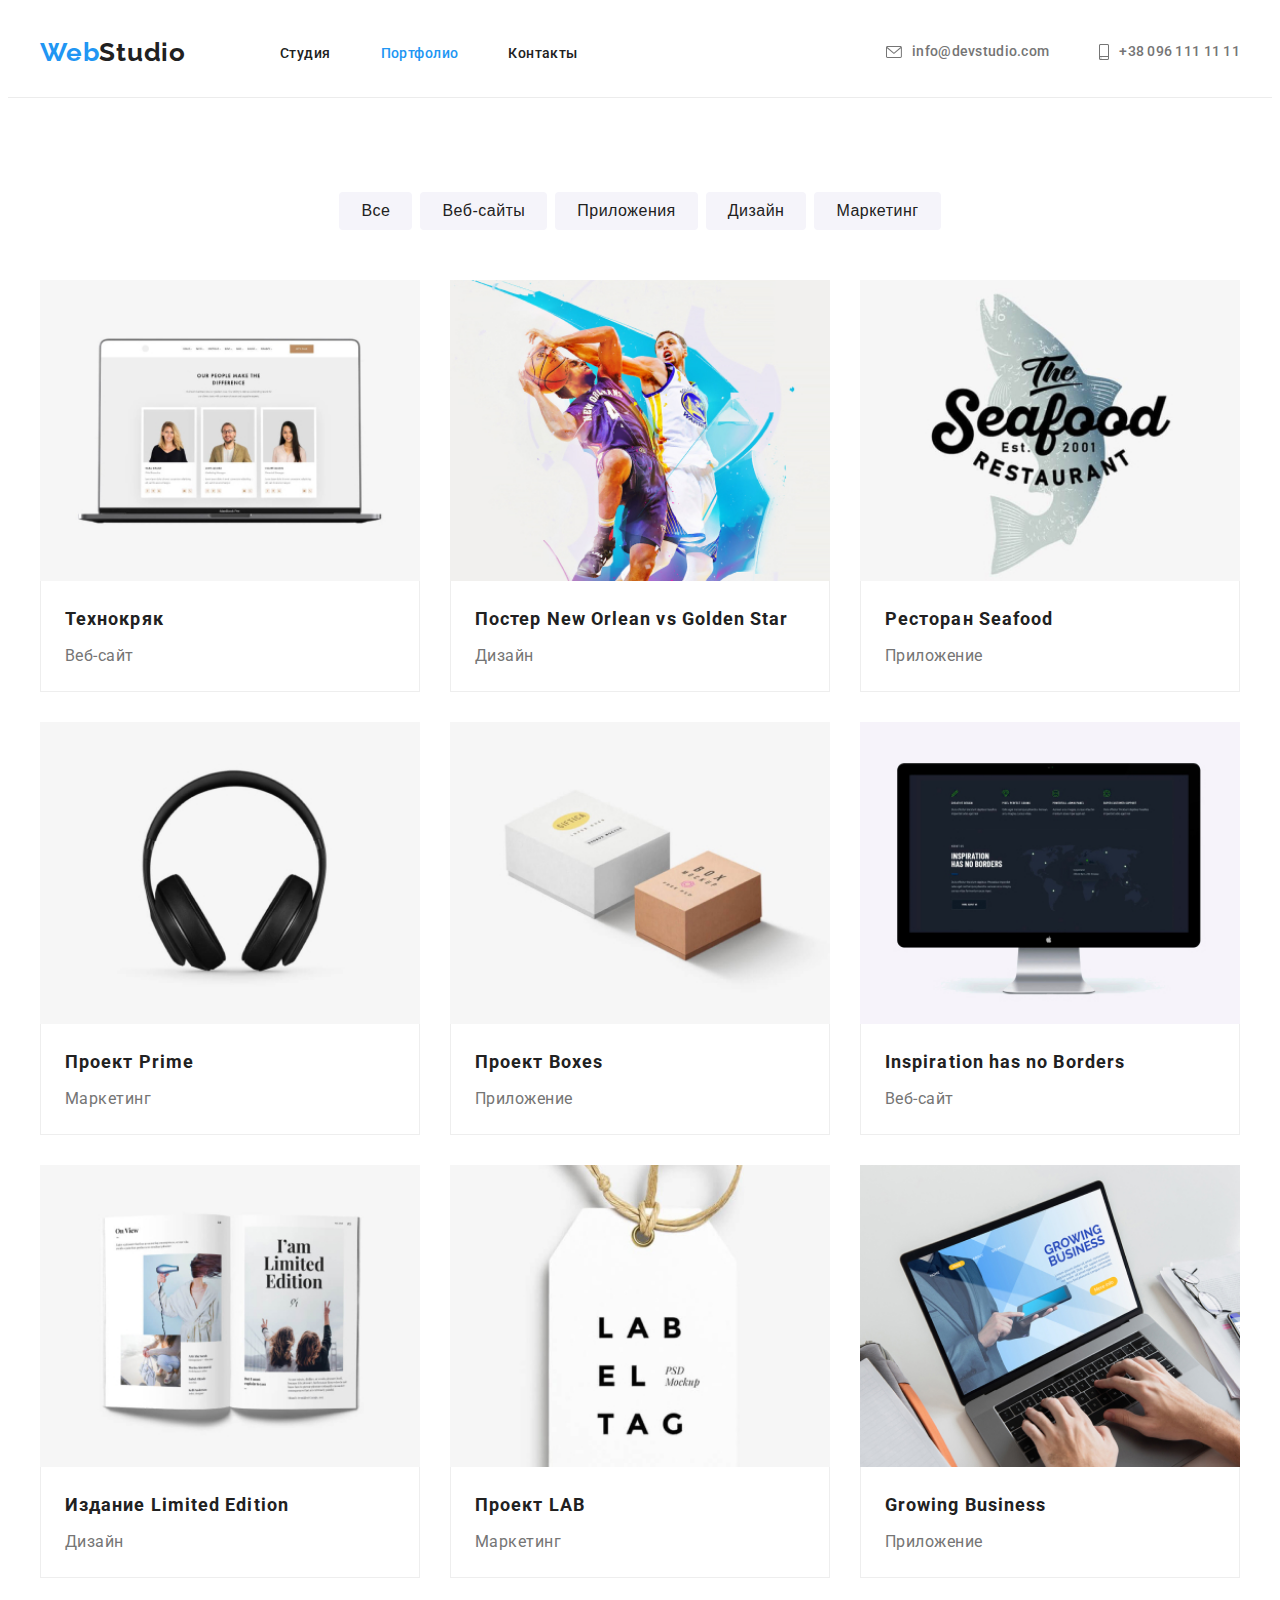
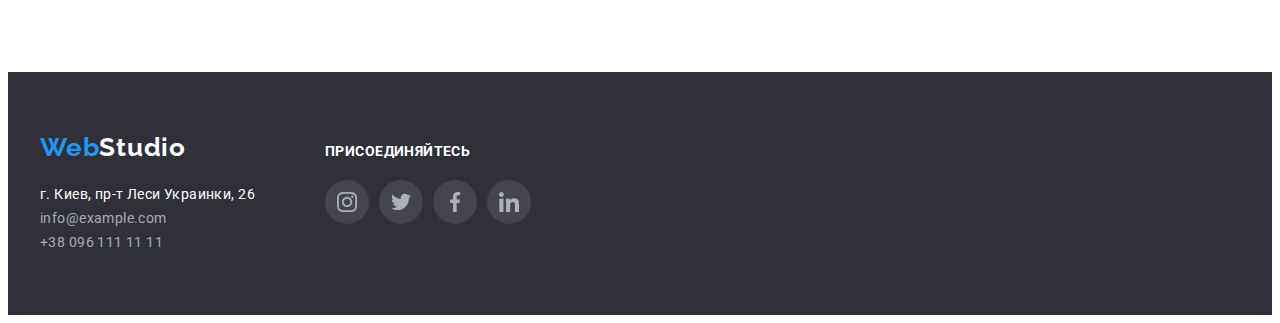
==== portfolio.html @ f95d05d6 "клонирует 4 дз" ====
<!DOCTYPE html>
<html lang="en">
  <head>
    <meta charset="UTF-8" />
    <meta http-equiv="X-UA-Compatible" content="IE=edge" />
    <meta name="viewport" content="width=device-width, initial-scale=1.0" />
    <title>Document</title>
    <link
      href="https://fonts.googleapis.com/css2?family=Raleway:wght@700&family=Roboto:wght@400;500;700;900&display=swap"
      rel="stylesheet"
    />
    <link rel="stylesheet" href="./css/styles.css" />
  </head>
  <body>
    <header class="header">
      <div class="container header-container">
        <nav class="header-navigation">
          <a href="./index.html" class="header-logo link">
            Web<span class="studio">Studio</span>
          </a>
          <ul class="header-list  link">
            <li class="header-item">
              <a class="header-link link " href="/index.html">Студия</a>
            </li>
            <li class="header-item">
              <a class="header-link link current-page" href="./portfolio.html">Портфолио</a>
            </li>
            <li class="header-item">
              <a class="header-link link" href="">Контакты</a>
            </li>
          </ul>
        </nav>
        <ul class="header-contacts  link">
          <li class="header-contacts-item header-mail">
            <a class="header-contact-link link" href="mailto:info@devstudio.com"> <svg class="mail-icon">
                <use href="./images/sprite.svg#icon-envelope"></use>
              </svg>info@devstudio.com</a>
          </li>
          <li class="header-contacts-item header-tel ">
            <a class="header-contact-link link" href="tel:+380961111111"><svg class="phone-icon">
                <use href="./images/sprite.svg#icon-smartphone"></use>
              </svg>+38 096 111 11 11</a>
          </li>
        </ul>
      </div>
    </header>
    <main>
      <section class="section">
        <div class="container ">
          <h1 class="visually-hidden">Наши работы</h1>
          <ul class="filter-buttons list">
            <li class="filter-btn-item"><button type="button" class="button btn" >Все</button></li>
            <li class="filter-btn-item"><button type="button" class="button btn">Веб-сайты</button></li>
            <li class="filter-btn-item">
              <button type="button" class="button btn">Приложения</button>
            </li>
            <li class="filter-btn-item"><button type="button" class="button btn">Дизайн</button></li>
            <li class="filter-btn-item"><button type="button" class="button btn">Маркетинг</button></li>
          </ul>
          <ul class="examples-list list">
            <li class="examples-list-item">
              <a class="examples-list-link link" href=""><img class="main-img" src="./images/img11.jpg" width="370" height="294" alt="" />
              <div class="examples-box">
                <h2 class="examples-item-title">Технокряк</h2>
                <p class="examples-item-paragraph">Веб-сайт</p>
              </div></a>
            </li>
            <li class="examples-list-item">
              <a class="examples-list-link link" href=""><img class="main-img" src="./images/img-2.jpg" width="370" height="294" alt="" />
              <div class="examples-box">
                <h2 class="examples-item-title">
                  Постер New Orlean vs Golden Star
                </h2>
                <p class="examples-item-paragraph">Дизайн</p>
              </div></a>
            </li>
            <li class="examples-list-item">
             <a class="examples-list-link link" href=""> <img class="main-img" src="./images/img-3.jpg" width="370" height="294" alt="" />
              <div class="examples-box">
                <h2 class="examples-item-title">Ресторан Seafood</h2>
                <p class="examples-item-paragraph">Приложение</p>
              </div></a>
            </li>
            <li class="examples-list-item">
              <a class="examples-list-link link" href=""><img class="main-img" src="./images/img-4.jpg" width="370" height="294" alt="" />
              <div class="examples-box">
                <h2 class="examples-item-title">Проект Prime</h2>
                <p class="examples-item-paragraph">Маркетинг</p>
              </div></a>
            </li>
            <li class="examples-list-item">
              <a class="examples-list-link link" href=""><img class="main-img" src="./images/img-5.jpg" width="370" height="294" alt="" />
              <div class="examples-box">
                <h2 class="examples-item-title">Проект Boxes</h2>
                <p class="examples-item-paragraph">Приложение</p>
              </div></a>
            </li>
            <li class="examples-list-item">
              <a class="examples-list-link link" href=""><img class="main-img" src="./images/img-6.jpg" width="370" height="294" alt="" />
              <div class="examples-box">
                <h2 class="examples-item-title">Inspiration has no Borders</h2>
                <p class="examples-item-paragraph">Веб-сайт</p>
              </div></a>
            </li>
            <li class="examples-list-item">
              <a class="examples-list-link link" href=""><img class="main-img" src="./images/img-7.jpg" width="370" height="294" alt="" />
              <div class="examples-box">
                <h2 class="examples-item-title">Издание Limited Edition</h2>
                <p class="examples-item-paragraph">Дизайн</p>
              </div></a>
            </li>
            <li class="examples-list-item">
              <a class="examples-list-link link" href=""><img class="main-img" src="./images/img-8.jpg" width="370" height="294" alt="" />
              <div class="examples-box">
                <h2 class="examples-item-title">Проект LAB</h2>
                <p class="examples-item-paragraph">Маркетинг</p>
              </div></a>
            </li>
            <li class="examples-list-item">
              <a class="examples-list-link link" href=""><img class="main-img" src="./images/img-9.jpg" width="370" height="294" alt="" />
              <div class="examples-box">
                <h2 class="examples-item-title">Growing Business</h2>
                <p class="examples-item-paragraph">Приложение</p>
              </div></a>
            </li>
          </ul>
        </div>
      </section>
    </main>
    <footer class="footer">
      <div class="container footer-container">
        <div class="footer-contacts"><a href="./index.html" class="footer-logo link">
            Web<span class="footer-studio">Studio</span>
          </a>
          <address class="address">
            <ul class="footer-list ">
              <li class="footer-contacts-item footer-adress">г. Киев, пр-т Леси Украинки, 26</li>
              <li class="footer-contacts-item">
                <a class="footer-contact-link link" href="mailto:info@devstudio.com">info@example.com</a>
              </li>
              <li class="footer-contacts-item">
                <a class="footer-contact-link link" href="tel:+380961111111">+38 096 111 11 11</a>
              </li>
            </ul>
          </address>
        </div>
        <div class="join">
          <h2 class="join-title">присоединяйтесь</h2>
          <ul class="join-list social-list-footer">
            <li class="social-item-footer">
              <a href="" class="social-link-footer">
                <svg class="social-icon">
                  <use href="./images/sprite.svg#icon-instagram"></use>
                </svg>
              </a>
            </li>
            <li class="social-item-footer">
              <a href="" class="social-link-footer">
                <svg class="social-icon">
                  <use href="./images/sprite.svg#icon-twitter"></use>
                </svg>
              </a>
            </li>
            <li class="social-item-footer">
              <a href="" class="social-link-footer">
                <svg class="social-icon">
                  <use href="./images/sprite.svg#icon-facebook"></use>
                </svg>
              </a>
            </li>
            <li class="social-item-footer">
              <a href="" class="social-link-footer">
                <svg class="social-icon">
                  <use href="./images/sprite.svg#icon-linkedin"></use>
                </svg>
              </a>
            </li>
          </ul>
        </div>
      </div>
    </footer>
  </body>
</html>
---- css/styles.css ----
:root {
  --title-color: #212121;
  --accent-color: #2196f3;
  --text-color: #757575;
  --primary-title-color: #ffffff;
  --background-color: #2f303a;
  --button-color: #2196f3;
  --button-text-color: #ffffff;
  --footer-color: #ffffff99;
  --bg-footer-color: #2f303a;
  --buttons-color-portfolio: #f5f4fa;
  --footer-link-color: rgba(255, 255, 255, 0.6);
  --our-team-bgc: #f5f4fa;
  --icon-color: #afb1b8;
}
p,
h1,
h2,
h3,
h4,
h5,
h6 {
  margin: 0;
}

ul {
  list-style: none;
  margin: 0;
  padding-left: 0;
}

img {
  display: block;
  max-width: 100%;
  height: auto;
}
body {
  font-family: "Roboto", sans-serif;
  letter-spacing: 0.02em;
}
.section {
  padding-top: 94px;
  padding-bottom: 94px;
}

.link {
  text-decoration: none;
}
.btn {
  cursor: pointer;
  border: transparent;
}
.container {
  padding: 0 15px;
  width: 1200px;
  margin: 0 auto;
}
.visually-hidden {
  position: absolute;
  width: 1px;
  height: 1px;
  margin: -1px;
  padding: 0;
  overflow: hidden;
  border: 0;
  clip: rect(0 0 0 0);
}
/* !!!!!!!!!HEADER!!!!!!!!!!! */
.header {
  padding-top: 29px;
  padding-bottom: 29px;
  border-bottom: solid 1px #ececec;
}
.header-contact-link {
  display: flex;
  align-items: center;
}
.header-container {
  display: flex;
  align-items: center;
}
.header-navigation {
  display: flex;
  align-items: center;
}
.header-list {
  display: flex;
}
.header-contacts {
  margin-left: auto;
  display: flex;
  align-items: center;
}
.mail-icon {
  height: 12px;
  width: 16px;
  fill: var(--text-color);
  margin-right: 10px;
}
.header-mail:hover .mail-icon,
.header-mail:focus .mail-icon {
  fill: var(--accent-color);
}
.phone-icon {
  height: 16px;
  width: 10px;
  fill: var(--text-color);
  margin-right: 10px;
}
.header-tel:focus .phone-icon,
.header-tel:hover .phone-icon {
  fill: var(--accent-color);
}
.header-item:not(:last-child) {
  margin-right: 50px;
}
.header-logo {
  color: var(--accent-color);
  font-family: Raleway;
  font-weight: 700;
  font-size: 26px;
  line-height: 1.19;
  letter-spacing: 0.03em;
  margin-right: 94px;
}
.studio {
  color: var(--title-color);
}
.header-link.link.current-page {
  color: var(--accent-color);
}
.header-link {
  font-weight: 500;
  font-size: 14px;
  line-height: 1.14;
  letter-spacing: 0.03em;
  color: var(--title-color);
}

.header-link:hover,
.header-link:focus {
  color: var(--accent-color);
}
.header-contact-link {
  font-weight: 500;
  font-size: 14px;
  line-height: 1.14;
  letter-spacing: 0.02em;
  color: var(--text-color);
}
.header-contacts-item:not(:last-child) {
  margin-right: 50px;
}
.header-contact-link:hover,
.header-contact-link:focus {
  color: var(--accent-color);
}

/* !!!!!!!!!!HERO!!!!!!!!!!!! */
.hero {
  padding-top: 200px;
  padding-bottom: 200px;
  background-image: linear-gradient(
      to right,
      rgba(47, 48, 58, 0.4),
      rgba(47, 48, 58, 0.4)
    ),
    url(../images/main-bg.jpg);
  background-repeat: no-repeat;
  background-position: center;
  background-size: cover;
  text-align: center;
}

.hero-title {
  font-weight: 900;
  font-size: 44px;
  line-height: 1.36;
  letter-spacing: 0.06em;
  color: var(--primary-title-color);
  margin-bottom: 66px;
  text-transform: uppercase;
}
.hero-button {
  background-color: var(--button-color);
  color: var(--button-text-color);
  width: 200px;
  height: 50px;
  border-radius: 4px;
  padding: 10px 32px;
}
/* !!!!!!!PLUSES!!!!!! */
.svg-container {
  height: 120px;
  width: 270px;
  background-color: var(--buttons-color-portfolio);
  margin-bottom: 40px;
  border-radius: 4px;
  display: flex;
  justify-content: center;
  align-items: center;
}
.pluses-icon {
  height: 70px;
  width: 70px;

  background-size: cover;
}

.pluses-list {
  display: flex;
  flex-wrap: wrap;
}

.pluses-item:not(:last-child) {
  margin-right: 30px;
}
.pluses-item-title {
  font-weight: 700;
  font-size: 14px;
  line-height: 1.14;
  letter-spacing: 0.03em;
  text-transform: uppercase;
  color: var(--title-color);
  margin-bottom: 10px;
}
.pluses-item-text {
  width: 270px;
  font-size: 14px;
  line-height: 1.71;
  letter-spacing: 0.03em;
  color: var(--text-color);
}
/* !!!!!!OURTASK!!!!!!!! */
.our-task {
  padding-top: 0;
}
.our-task-title {
  font-weight: 700;
  font-size: 36px;
  line-height: 1.16;
  letter-spacing: 0.03em;

  color: var(--title-color);
  margin-bottom: 50px;
  text-align: center;
}
.our-task-list {
  display: flex;
}
.our-task-list-item:not(:last-child) {
  margin-right: 30px;
}

/* !!!!!!!!OURTEAM!!!!!!! */
.our-team {
  background-color: var(--our-team-bgc);
}
.our-team-title {
  font-weight: 700;
  font-size: 36px;
  line-height: 1.16;
  letter-spacing: 0.03em;
  color: var(--title-color);
  margin-bottom: 50px;
  text-align: center;
}
.our-team-list {
  display: flex;
}
.our-team-item:not(:last-child) {
  margin-right: 30px;
}
.our-team-padding {
  padding-top: 30px;
  padding-bottom: 30px;
}
.our-team-item-title {
  font-weight: 500;
  font-size: 16px;
  line-height: 1.18;
  letter-spacing: 0.03em;
  color: var(--title-color);
  margin-bottom: 10px;
  text-align: center;
}
.our-team-item {
  box-shadow: 0px 1px 3px rgba(0, 0, 0, 0.12), 0px 1px 1px rgba(0, 0, 0, 0.14),
    0px 2px 1px rgba(0, 0, 0, 0.2);
  border-radius: 0px 0px 4px 4px;
  background-color: #fff;
}

.our-team-item-paragraph {
  font-size: 16px;
  line-height: 1.18;
  letter-spacing: 0.03em;
  color: var(--text-color);
  text-align: center;
  margin-bottom: 16px;
}
.social-item {
  height: 44px;
  width: 44px;
}
.social-link {
  width: 100%;
  height: 100%;
  border-radius: 50%;
  background-color: var(--button-text-color);
  display: flex;
  align-items: center;
  justify-content: center;
}
.social-link:hover,
.social-link:focus {
  background-color: var(--button-color);
}
.social-link:hover .social-icon,
.social-link:focus .social-icon {
  fill: var(--primary-title-color);
}
.social-list {
  display: flex;
  justify-content: center;
}
.social-item + .social-item {
  margin-left: 10px;
}
.social-icon {
  height: 20px;
  width: 20px;
  fill: var(--icon-color);
}
/* !!!!!!!!!!!OUR-CUSTOMER!!!!!!!!!! */
.our-customer-title {
  font-weight: 700;
  font-size: 36px;
  line-height: 1.16;
  letter-spacing: 0.03em;
  color: var(--title-color);
  margin-bottom: 50px;
  text-align: center;
}
.customer-item {
  height: 92px;
  width: 170px;
}
.customer-link {
  width: 100%;
  height: 100%;
  border-radius: 4px;
  background-color: var(--button-text-color);
  display: flex;
  align-items: center;
  justify-content: center;
  border: 1px solid #afb1b8;
  box-sizing: border-box;
}
.customer-icon {
  height: 60px;
  width: 106px;
  fill: var(--icon-color);
}
.customer-list {
  display: flex;
  justify-content: center;
}
.customer-item + .customer-item {
  margin-left: 30px;
}
.customer-link:hover,
.customer-link:focus {
  border-color: var(--button-color);
}
.customer-link:hover .customer-icon,
.customer-link:focus .customer-icon {
  fill: var(--button-color);
}
/* FOOTER */
.footer-container {
  display: flex;
  align-items: baseline;
}
.footer-contacts {
  margin-right: 70px;
}
.footer {
  background-color: var(--bg-footer-color);
  padding-top: 60px;
  padding-bottom: 60px;
}
.footer-logo {
  color: var(--accent-color);
  font-family: Raleway;
  font-weight: 700;
  font-size: 26px;
  line-height: 1.19;
  letter-spacing: 0.03em;
  margin-bottom: 20px;
}
.footer-adress {
  font-size: 14px;
  line-height: 1.71;
  letter-spacing: 0.03em;
  color: var(--primary-title-color);
}
.address {
  margin-top: 20px;
}
.footer-list {
  font-size: 14px;
  line-height: 1.71;
  letter-spacing: 0.03em;
  color: var(--footer-color);
  font-style: normal;
}
.footer-studio {
  color: var(--button-text-color);
}
.footer-contact-link {
  font-weight: 400;
  font-size: 14px;
  line-height: 1.71;
  letter-spacing: 0.03em;
  color: rgba(255, 255, 255, 0.6);
}
.footer-contact-link:hover,
.footer-contact-link:focus {
  color: var(--accent-color);
}
/* !!!!!!!!!JOIN-footer!!!!!!!*/
.join-title {
  font-weight: 700;
  font-size: 14px;
  line-height: 1.14;
  letter-spacing: 0.03em;
  text-transform: uppercase;
  color: var(--primary-title-color);
  margin-bottom: 20px;
}
.social-item-footer {
  height: 44px;
  width: 44px;
}
.social-link-footer {
  width: 100%;
  height: 100%;
  border-radius: 50%;
  background-color: rgba(255, 255, 255, 0.1);
  display: flex;
  align-items: center;
  justify-content: center;
}
.social-icon-footer {
  height: 20px;
  width: 20px;
  fill: var(--button-text-color);
}
.social-list-footer {
  display: flex;
  justify-content: center;
}
.social-item-footer + .social-item-footer {
  margin-left: 10px;
}
.social-link-footer:hover .social-icon,
.social-link-footer:focus .social-icon {
  fill: var(--primary-title-color);
}
.social-link-footer:hover,
.social-link-footer:focus {
  background-color: var(--button-color);
}

/* //////////PORTFOLIO//////////  */
.button {
  background-color: var(--buttons-color-portfolio);
  color: var(--title-color);
  font-weight: 500;
  font-size: 16px;
  line-height: 1.6;
  letter-spacing: 0.03em;
  padding: 6px 22px;
  border-radius: 4px;
}
.filter-buttons {
  display: flex;
  margin-bottom: 50px;
  justify-content: center;
}
.filter-btn-item:not(:last-child) {
  margin-right: 8px;
}
.button:hover,
.button:focus {
  color: var(--button-text-color);
  background-color: var(--accent-color);
  box-shadow: 0px 3px 1px rgba(0, 0, 0, 0.1), 0px 1px 2px rgba(0, 0, 0, 0.08),
    0px 2px 2px rgba(0, 0, 0, 0.12);
}
/* EXAMPLES */
.examples-item-title {
  font-weight: 700;
  font-size: 18px;
  line-height: 2;
  letter-spacing: 0.06em;
  color: var(--title-color);
  margin-bottom: 4px;
}

.examples-item-paragraph {
  font-size: 16px;
  line-height: 1.87;
  letter-spacing: 0.03em;
  color: var(--text-color);
}
.examples {
  padding-top: 94px;
}
.examples-list-link {
  display: block;
}
.examples-list {
  display: flex;
  flex-wrap: wrap;
}
.examples-list-item {
  flex-basis: calc((100% - 60px) / 3);
  margin-bottom: 30px;
}
.examples-box {
  padding-left: 24px;
  padding-right: 24px;
  padding-bottom: 20px;
  padding-top: 20px;
  border-bottom: 1px solid #eeeeee;
  border-left: 1px solid #eeeeee;
  border-right: 1px solid #eeeeee;
}

.examples-list-item img {
  width: 100%;
}

.examples-list-item:not(:nth-child(3n)) {
  margin-right: 30px;
}

.examples-list-link:hover,
.examples-list-link:focus {
  box-shadow: 0px 1px 1px rgba(0, 0, 0, 0.12), 0px 4px 4px rgba(0, 0, 0, 0.06),
    1px 4px 6px rgba(0, 0, 0, 0.16);
}

.examples-list-item:nth-last-child(-n + 3) {
  margin-bottom: 0;
}
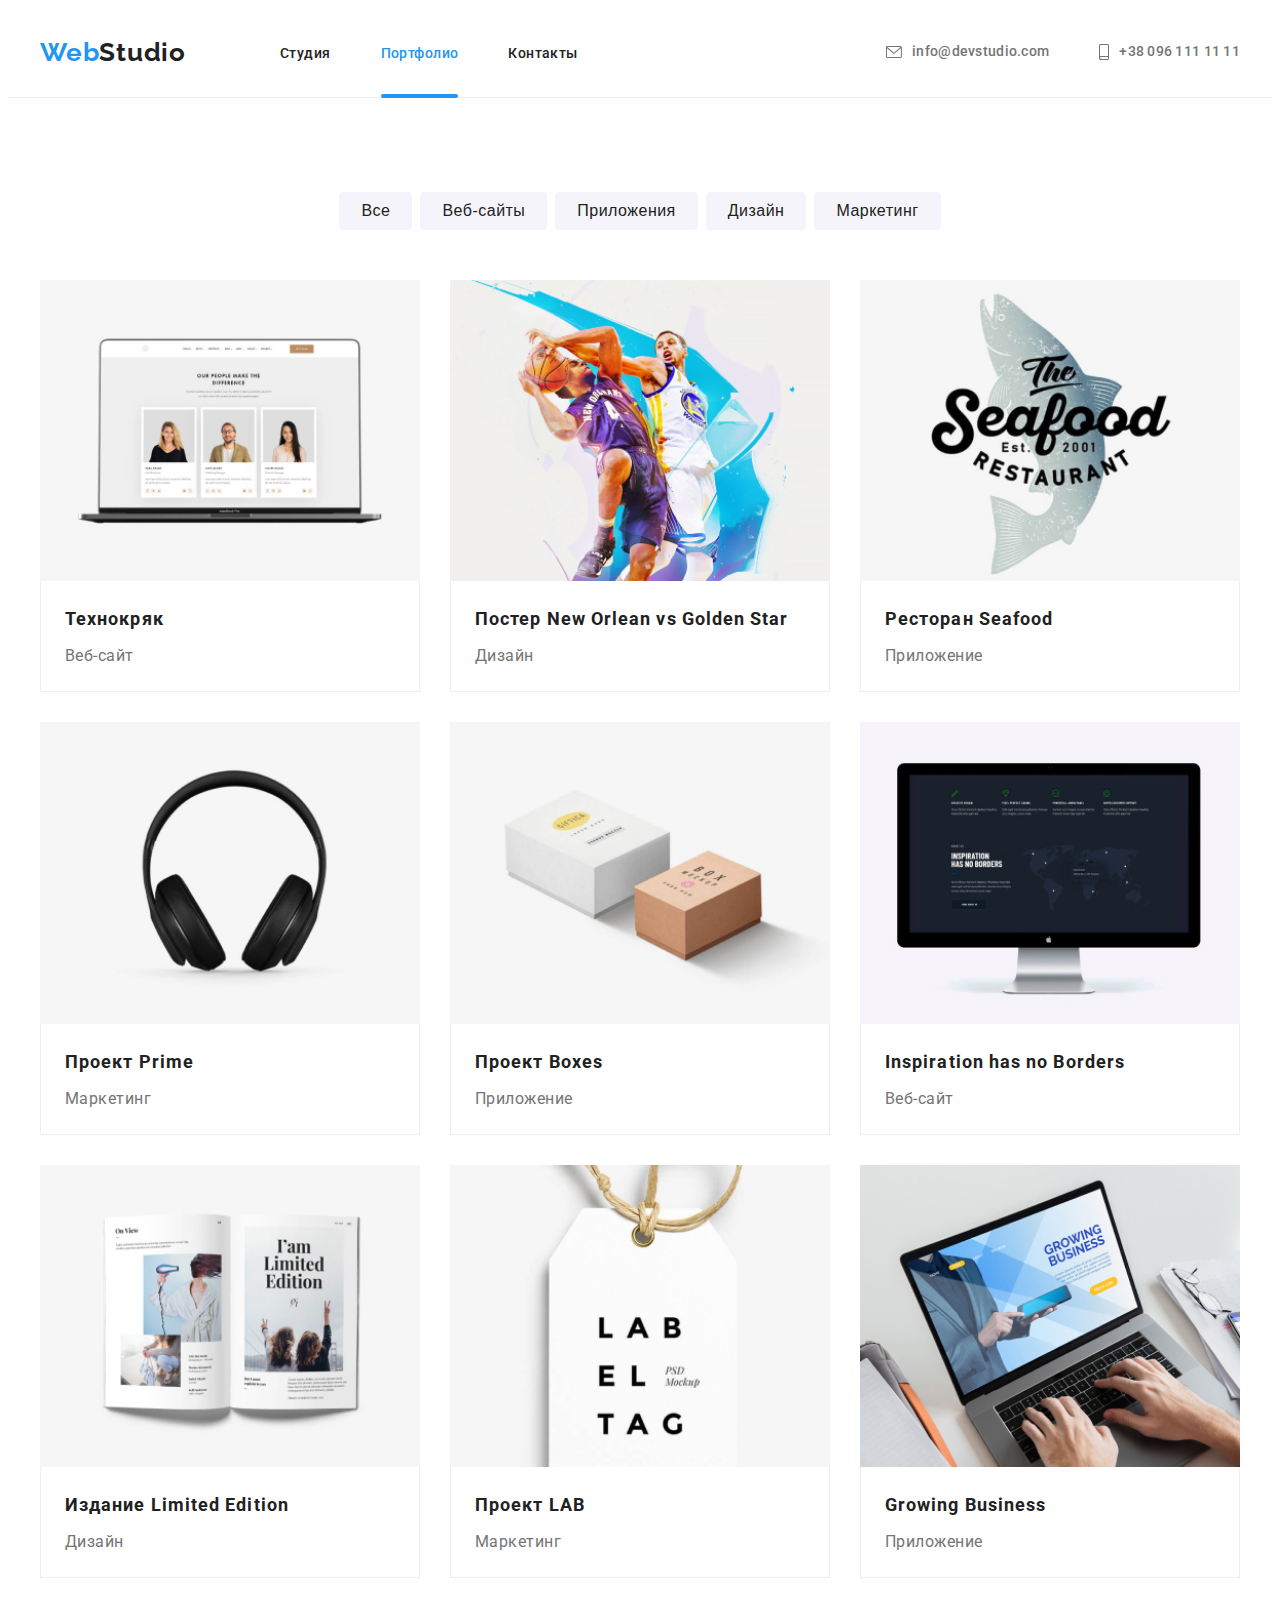
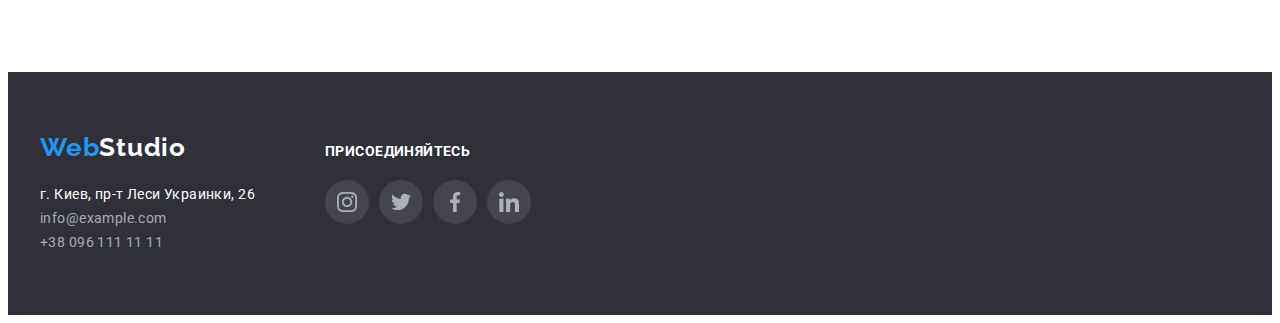
==== commit 0ba9e465: "ховер на портфолио" ====
--- a/portfolio.html
+++ b/portfolio.html
@@ -23,7 +23,7 @@
               <a class="header-link link " href="/index.html">Студия</a>
             </li>
             <li class="header-item">
-              <a class="header-link link current-page" href="./portfolio.html">Портфолио</a>
+              <a class="header-link link current-page current" href="./portfolio.html">Портфолио</a>
             </li>
             <li class="header-item">
               <a class="header-link link" href="">Контакты</a>
@@ -59,14 +59,26 @@
           </ul>
           <ul class="examples-list list">
             <li class="examples-list-item">
-              <a class="examples-list-link link" href=""><img class="main-img" src="./images/img11.jpg" width="370" height="294" alt="" />
+              <a class="examples-list-link link" href="">
+                <div class="portfolio-top-wrapper">
+                  <img class="main-img" src="./images/img11.jpg" width="370" height="294" alt="" />
+                <p class="examples-top-text ">
+                  Технокряк это современная площадка распространения коронавируса. Компании используют эту платформу для цифрового
+                  шпионажа и атак на защищённые сервера конкурентов.
+                </p>
+              </div>
               <div class="examples-box">
                 <h2 class="examples-item-title">Технокряк</h2>
                 <p class="examples-item-paragraph">Веб-сайт</p>
               </div></a>
             </li>
             <li class="examples-list-item">
-              <a class="examples-list-link link" href=""><img class="main-img" src="./images/img-2.jpg" width="370" height="294" alt="" />
+              <a class="examples-list-link link" href="">
+                <div class="portfolio-top-wrapper"><img class="main-img" src="./images/img-2.jpg" width="370" height="294" alt="" />
+                <p class="examples-top-text ">
+                  Технокряк это современная площадка распространения коронавируса. Компании используют эту платформу для цифрового
+                  шпионажа и атак на защищённые сервера конкурентов.
+                </p></div>
               <div class="examples-box">
                 <h2 class="examples-item-title">
                   Постер New Orlean vs Golden Star
@@ -75,49 +87,77 @@
               </div></a>
             </li>
             <li class="examples-list-item">
-             <a class="examples-list-link link" href=""> <img class="main-img" src="./images/img-3.jpg" width="370" height="294" alt="" />
+             <a class="examples-list-link link" href=""> <div class="portfolio-top-wrapper"><img class="main-img" src="./images/img-3.jpg" width="370" height="294" alt="" />
+              <p class="examples-top-text ">
+                Технокряк это современная площадка распространения коронавируса. Компании используют эту платформу для цифрового
+                шпионажа и атак на защищённые сервера конкурентов.
+              </p></div>
               <div class="examples-box">
                 <h2 class="examples-item-title">Ресторан Seafood</h2>
                 <p class="examples-item-paragraph">Приложение</p>
               </div></a>
             </li>
             <li class="examples-list-item">
-              <a class="examples-list-link link" href=""><img class="main-img" src="./images/img-4.jpg" width="370" height="294" alt="" />
+              <a class="examples-list-link link" href=""><div class="portfolio-top-wrapper"><img class="main-img" src="./images/img-4.jpg" width="370" height="294" alt="" />
+                <p class="examples-top-text ">
+                  Технокряк это современная площадка распространения коронавируса. Компании используют эту платформу для цифрового
+                  шпионажа и атак на защищённые сервера конкурентов.
+                </p></div>
               <div class="examples-box">
                 <h2 class="examples-item-title">Проект Prime</h2>
                 <p class="examples-item-paragraph">Маркетинг</p>
               </div></a>
             </li>
             <li class="examples-list-item">
-              <a class="examples-list-link link" href=""><img class="main-img" src="./images/img-5.jpg" width="370" height="294" alt="" />
+              <a class="examples-list-link link" href=""><div class="portfolio-top-wrapper"><img class="main-img" src="./images/img-5.jpg" width="370" height="294" alt="" />
+                <p class="examples-top-text ">
+                  Технокряк это современная площадка распространения коронавируса. Компании используют эту платформу для цифрового
+                  шпионажа и атак на защищённые сервера конкурентов.
+                </p></div>
               <div class="examples-box">
                 <h2 class="examples-item-title">Проект Boxes</h2>
                 <p class="examples-item-paragraph">Приложение</p>
               </div></a>
             </li>
             <li class="examples-list-item">
-              <a class="examples-list-link link" href=""><img class="main-img" src="./images/img-6.jpg" width="370" height="294" alt="" />
+              <a class="examples-list-link link" href=""><div class="portfolio-top-wrapper"><img class="main-img" src="./images/img-6.jpg" width="370" height="294" alt="" />
+                <p class="examples-top-text ">
+                  Технокряк это современная площадка распространения коронавируса. Компании используют эту платформу для цифрового
+                  шпионажа и атак на защищённые сервера конкурентов.
+                </p></div>
               <div class="examples-box">
                 <h2 class="examples-item-title">Inspiration has no Borders</h2>
                 <p class="examples-item-paragraph">Веб-сайт</p>
               </div></a>
             </li>
             <li class="examples-list-item">
-              <a class="examples-list-link link" href=""><img class="main-img" src="./images/img-7.jpg" width="370" height="294" alt="" />
+              <a class="examples-list-link link" href=""><div class="portfolio-top-wrapper"><img class="main-img" src="./images/img-7.jpg" width="370" height="294" alt="" />
+                <p class="examples-top-text ">
+                  Технокряк это современная площадка распространения коронавируса. Компании используют эту платформу для цифрового
+                  шпионажа и атак на защищённые сервера конкурентов.
+                </p></div>
               <div class="examples-box">
                 <h2 class="examples-item-title">Издание Limited Edition</h2>
                 <p class="examples-item-paragraph">Дизайн</p>
               </div></a>
             </li>
             <li class="examples-list-item">
-              <a class="examples-list-link link" href=""><img class="main-img" src="./images/img-8.jpg" width="370" height="294" alt="" />
+              <a class="examples-list-link link" href=""><div class="portfolio-top-wrapper"><img class="main-img" src="./images/img-8.jpg" width="370" height="294" alt="" />
+                <p class="examples-top-text ">
+                  Технокряк это современная площадка распространения коронавируса. Компании используют эту платформу для цифрового
+                  шпионажа и атак на защищённые сервера конкурентов.
+                </p></div>
               <div class="examples-box">
                 <h2 class="examples-item-title">Проект LAB</h2>
                 <p class="examples-item-paragraph">Маркетинг</p>
               </div></a>
             </li>
             <li class="examples-list-item">
-              <a class="examples-list-link link" href=""><img class="main-img" src="./images/img-9.jpg" width="370" height="294" alt="" />
+              <a class="examples-list-link link" href=""><div class="portfolio-top-wrapper"><img class="main-img" src="./images/img-9.jpg" width="370" height="294" alt="" />
+                <p class="examples-top-text ">
+                  Технокряк это современная площадка распространения коронавируса. Компании используют эту платформу для цифрового
+                  шпионажа и атак на защищённые сервера конкурентов.
+                </p></div>
               <div class="examples-box">
                 <h2 class="examples-item-title">Growing Business</h2>
                 <p class="examples-item-paragraph">Приложение</p>
--- a/css/styles.css
+++ b/css/styles.css
@@ -66,6 +66,16 @@
   clip: rect(0 0 0 0);
 }
 /* !!!!!!!!!HEADER!!!!!!!!!!! */
+.current::after {
+  content: "";
+  position: absolute;
+  width: 100%;
+  height: 4px;
+  border-radius: 2px;
+  background-color: var(--accent-color);
+  display: block;
+  bottom: -37px;
+}
 .header {
   padding-top: 29px;
   padding-bottom: 29px;
@@ -97,8 +107,10 @@
   fill: var(--text-color);
   margin-right: 10px;
 }
-.header-mail:hover .mail-icon,
-.header-mail:focus .mail-icon {
+.header-contact-link:hover .mail-icon {
+  fill: var(--accent-color);
+}
+.header-contact-link:focus .mail-icon {
   fill: var(--accent-color);
 }
 .phone-icon {
@@ -107,8 +119,8 @@
   fill: var(--text-color);
   margin-right: 10px;
 }
-.header-tel:focus .phone-icon,
-.header-tel:hover .phone-icon {
+.header-contact-link:focus .phone-icon,
+.header-contact-link:hover .phone-icon {
   fill: var(--accent-color);
 }
 .header-item:not(:last-child) {
@@ -135,6 +147,7 @@
   line-height: 1.14;
   letter-spacing: 0.03em;
   color: var(--title-color);
+  position: relative;
 }
 
 .header-link:hover,
@@ -245,6 +258,29 @@
   margin-bottom: 50px;
   text-align: center;
 }
+.task-top-wrapper {
+  position: relative;
+  overflow: hidden;
+}
+.examples-item-paragraph {
+  font-size: 16px;
+  line-height: 1.87;
+  letter-spacing: 0.03em;
+  color: rgba(117, 117, 117, 1);
+}
+.task-top-text {
+  font-weight: 700;
+  font-size: 14px;
+  line-height: 1.14;
+  letter-spacing: 0.03em;
+  text-transform: uppercase;
+  color: var(--primary-title-color);
+  background: rgba(47, 48, 58, 0.8);
+  left: 0;
+  height: 70px;
+  padding: 27px 82px;
+}
+
 .our-task-list {
   display: flex;
 }
@@ -509,11 +545,30 @@
   margin-bottom: 4px;
 }
 
+.examples-top-text {
+  font-size: 16px;
+  color: rgba(255, 255, 255, 1);
+  background-color: rgba(33, 150, 243, 0.9);
+  position: absolute;
+  top: 0;
+  left: 0;
+  font-size: 18px;
+  line-height: 1.56;
+  letter-spacing: 0.03em;
+  height: 100%;
+  padding: 63px 24px;
+  transform: translateY(100%);
+  transition: transform 250ms cubic-bezier(0.4, 0, 0.2, 1);
+}
+.portfolio-top-wrapper {
+  position: relative;
+  overflow: hidden;
+}
 .examples-item-paragraph {
   font-size: 16px;
   line-height: 1.87;
   letter-spacing: 0.03em;
-  color: var(--text-color);
+  color: rgba(117, 117, 117, 1);
 }
 .examples {
   padding-top: 94px;
@@ -542,7 +597,9 @@
 .examples-list-item img {
   width: 100%;
 }
-
+.examples-list-item:hover .examples-top-text {
+  transform: translateY(0);
+}
 .examples-list-item:not(:nth-child(3n)) {
   margin-right: 30px;
 }
